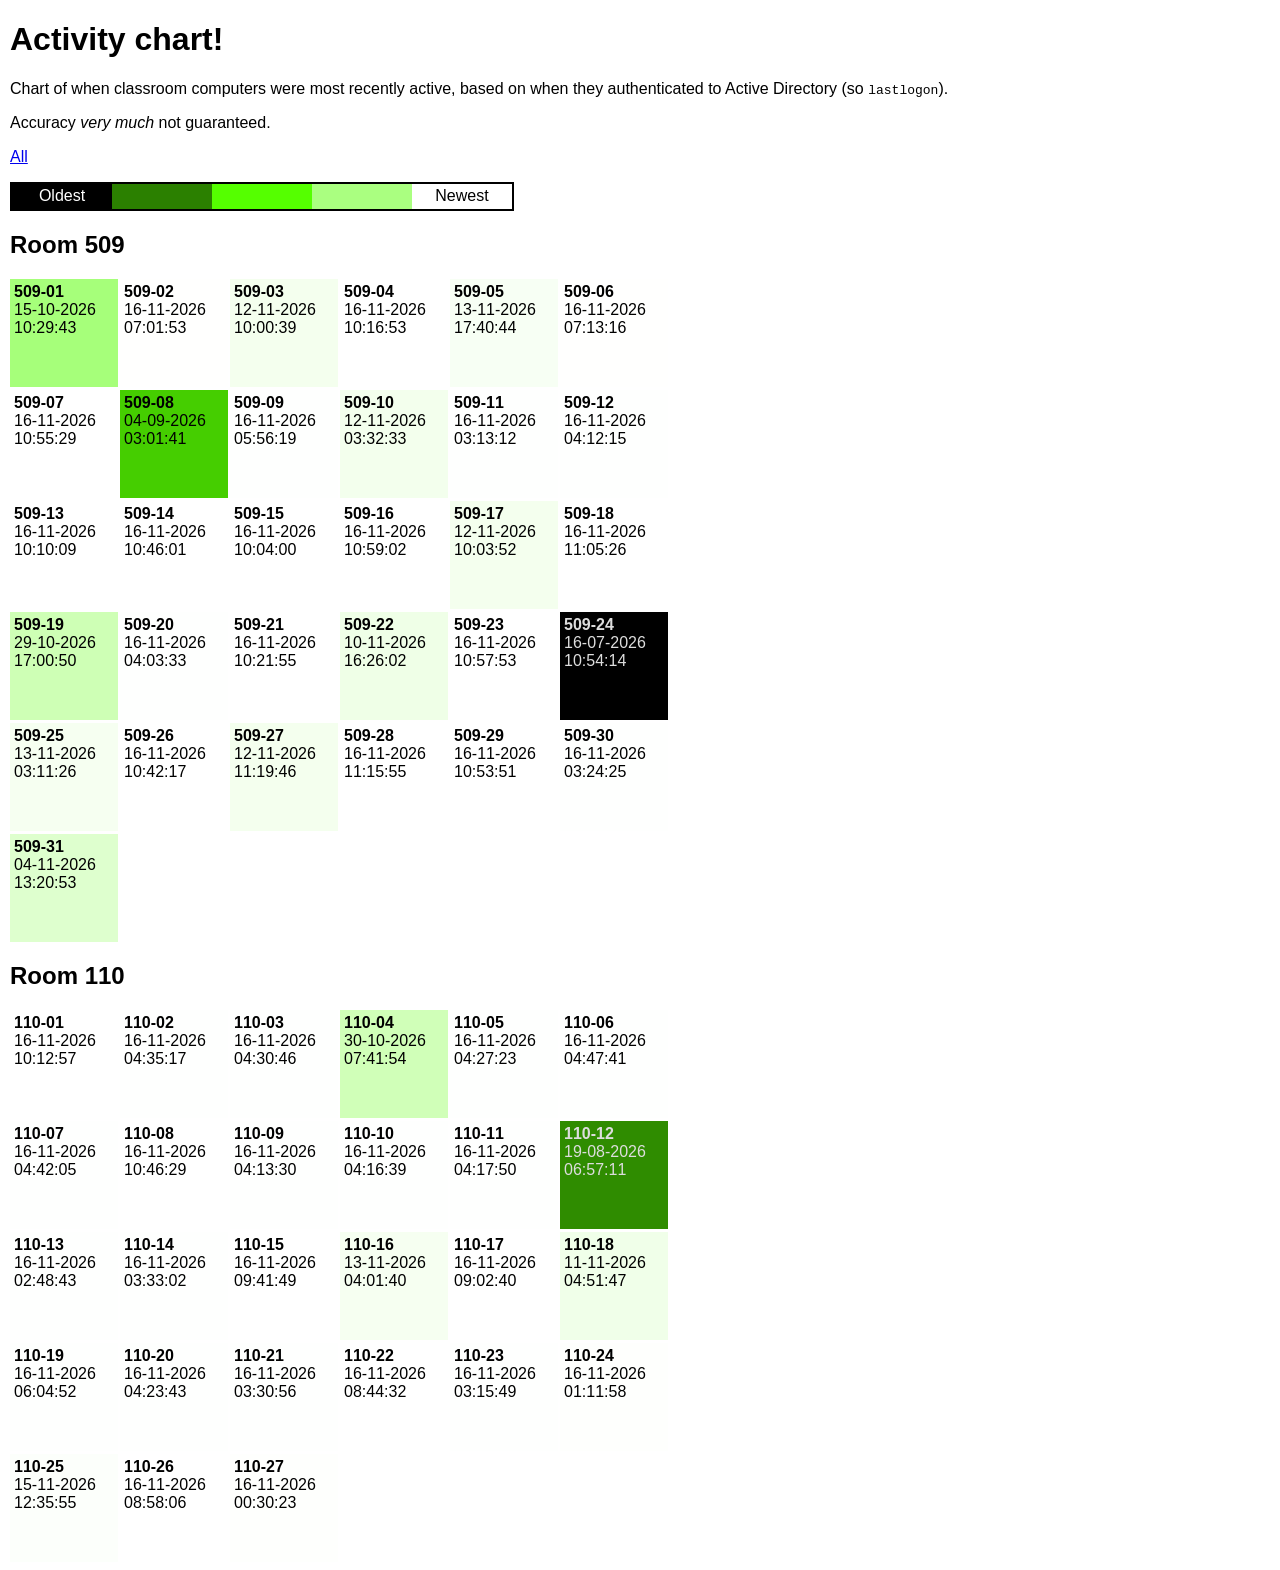
==== static/charts/index.html @ fc754fe6 "Chart!" ====
<!DOCTYPE html>
<html>

<head>
	<meta charset=utf-8>
	<meta name=viewport content="width=device-width">
	<link rel="stylesheet" href="style.css" />
</head>

<body>
	<h1>Activity chart!</h1>
	<p>Chart of when classroom computers were most recently active, based on when they authenticated to Active Directory
		(so <code>lastlogon</code>).</p>
	<p>Accuracy <i>very much</i> not guaranteed.</p>
	<nav> 
		<ol>
			
			<li><a href="list.html">All</a></li>
			
		</ol>
	</nav>
	<div class="key">
		<div class="key-0">Oldest</div>
		<div class="key-25"></div>
		<div class="key-50"></div>
		<div class="key-75"></div>
		<div class="key-100">Newest</div>
	</div>
	<div class="group-ctr">
		
		<div class="group">
			<h2>Room 509 </h2>
			<div class="chart">
				
				<div class="cell" style="background: hsl(100 100% 73.93399960121741%)">
					<b>509-01</b>
					<br>
					15-10-2026 10:29:43
				</div>
				
				<div class="cell" style="background: hsl(100 100% 99.85420922542126%)">
					<b>509-02</b>
					<br>
					16-11-2026 07:01:53
				</div>
				
				<div class="cell" style="background: hsl(100 100% 96.70463565943967%)">
					<b>509-03</b>
					<br>
					12-11-2026 10:00:39
				</div>
				
				<div class="cell" style="background: hsl(100 100% 99.96425064614066%)">
					<b>509-04</b>
					<br>
					16-11-2026 10:16:53
				</div>
				
				<div class="cell" style="background: hsl(100 100% 97.77688114397932%)">
					<b>509-05</b>
					<br>
					13-11-2026 17:40:44
				</div>
				
				<div class="cell" style="background: hsl(100 100% 99.86063301092138%)">
					<b>509-06</b>
					<br>
					16-11-2026 07:13:16
				</div>
				
				<div class="cell" style="background: hsl(100 100% 99.9860332042933%)">
					<b>509-07</b>
					<br>
					16-11-2026 10:55:29
				</div>
				
				<div class="cell" style="background: hsl(100 100% 40.36401137658996%)">
					<b>509-08</b>
					<br>
					04-09-2026 03:01:41
				</div>
				
				<div class="cell" style="background: hsl(100 100% 99.81720897336058%)">
					<b>509-09</b>
					<br>
					16-11-2026 05:56:19
				</div>
				
				<div class="cell" style="background: hsl(100 100% 96.48562501645918%)">
					<b>509-10</b>
					<br>
					12-11-2026 03:32:33
				</div>
				
				<div class="cell" style="background: hsl(100 100% 99.72515979519129%)">
					<b>509-11</b>
					<br>
					16-11-2026 03:13:12
				</div>
				
				<div class="cell" style="background: hsl(100 100% 99.75848259464503%)">
					<b>509-12</b>
					<br>
					16-11-2026 04:12:15
				</div>
				
				<div class="cell" style="background: hsl(100 100% 99.96045092528846%)">
					<b>509-13</b>
					<br>
					16-11-2026 10:10:09
				</div>
				
				<div class="cell" style="background: hsl(100 100% 99.98069102250112%)">
					<b>509-14</b>
					<br>
					16-11-2026 10:46:01
				</div>
				
				<div class="cell" style="background: hsl(100 100% 99.95698038817346%)">
					<b>509-15</b>
					<br>
					16-11-2026 10:04:00
				</div>
				
				<div class="cell" style="background: hsl(100 100% 99.98803652246538%)">
					<b>509-16</b>
					<br>
					16-11-2026 10:59:02
				</div>
				
				<div class="cell" style="background: hsl(100 100% 96.70645087261906%)">
					<b>509-17</b>
					<br>
					12-11-2026 10:03:52
				</div>
				
				<div class="cell" style="background: hsl(100 100% 99.99164813832489%)">
					<b>509-18</b>
					<br>
					16-11-2026 11:05:26
				</div>
				
				<div class="cell" style="background: hsl(100 100% 85.56516145051522%)">
					<b>509-19</b>
					<br>
					29-10-2026 17:00:50
				</div>
				
				<div class="cell" style="background: hsl(100 100% 99.75357305433602%)">
					<b>509-20</b>
					<br>
					16-11-2026 04:03:33
				</div>
				
				<div class="cell" style="background: hsl(100 100% 99.96709103153016%)">
					<b>509-21</b>
					<br>
					16-11-2026 10:21:55
				</div>
				
				<div class="cell" style="background: hsl(100 100% 95.29688610995113%)">
					<b>509-22</b>
					<br>
					10-11-2026 16:26:02
				</div>
				
				<div class="cell" style="background: hsl(100 100% 99.98738756024062%)">
					<b>509-23</b>
					<br>
					16-11-2026 10:57:53
				</div>
				
				<div class="cell low" style="background: hsl(100 100% 0.0%)">
					<b>509-24</b>
					<br>
					16-07-2026 10:54:14
				</div>
				
				<div class="cell" style="background: hsl(100 100% 97.28632213356207%)">
					<b>509-25</b>
					<br>
					13-11-2026 03:11:26
				</div>
				
				<div class="cell" style="background: hsl(100 100% 99.97858424658307%)">
					<b>509-26</b>
					<br>
					16-11-2026 10:42:17
				</div>
				
				<div class="cell" style="background: hsl(100 100% 96.74928237945292%)">
					<b>509-27</b>
					<br>
					12-11-2026 11:19:46
				</div>
				
				<div class="cell" style="background: hsl(100 100% 99.99756404034476%)">
					<b>509-28</b>
					<br>
					16-11-2026 11:15:55
				</div>
				
				<div class="cell" style="background: hsl(100 100% 99.98511148982917%)">
					<b>509-29</b>
					<br>
					16-11-2026 10:53:51
				</div>
				
				<div class="cell" style="background: hsl(100 100% 99.73148952819506%)">
					<b>509-30</b>
					<br>
					16-11-2026 03:24:25
				</div>
				
				<div class="cell" style="background: hsl(100 100% 90.31672178142952%)">
					<b>509-31</b>
					<br>
					04-11-2026 13:20:53
				</div>
				
			</div>
		</div>
		
		<div class="group">
			<h2>Room 110 </h2>
			<div class="chart">
				
				<div class="cell" style="background: hsl(100 100% 99.962031007227%)">
					<b>110-01</b>
					<br>
					16-11-2026 10:12:57
				</div>
				
				<div class="cell" style="background: hsl(100 100% 99.7714806496394%)">
					<b>110-02</b>
					<br>
					16-11-2026 04:35:17
				</div>
				
				<div class="cell" style="background: hsl(100 100% 99.76893182698855%)">
					<b>110-03</b>
					<br>
					16-11-2026 04:30:46
				</div>
				
				<div class="cell" style="background: hsl(100 100% 86.06236056717418%)">
					<b>110-04</b>
					<br>
					30-10-2026 07:41:54
				</div>
				
				<div class="cell" style="background: hsl(100 100% 99.76702256131283%)">
					<b>110-05</b>
					<br>
					16-11-2026 04:27:23
				</div>
				
				<div class="cell" style="background: hsl(100 100% 99.7784781553672%)">
					<b>110-06</b>
					<br>
					16-11-2026 04:47:41
				</div>
				
				<div class="cell" style="background: hsl(100 100% 99.77531799149013%)">
					<b>110-07</b>
					<br>
					16-11-2026 04:42:05
				</div>
				
				<div class="cell" style="background: hsl(100 100% 99.98095436949087%)">
					<b>110-08</b>
					<br>
					16-11-2026 10:46:29
				</div>
				
				<div class="cell" style="background: hsl(100 100% 99.75918798836759%)">
					<b>110-09</b>
					<br>
					16-11-2026 04:13:30
				</div>
				
				<div class="cell" style="background: hsl(100 100% 99.76096558054844%)">
					<b>110-10</b>
					<br>
					16-11-2026 04:16:39
				</div>
				
				<div class="cell" style="background: hsl(100 100% 99.76163335327246%)">
					<b>110-11</b>
					<br>
					16-11-2026 04:17:50
				</div>
				
				<div class="cell low" style="background: hsl(100 100% 27.495090459690978%)">
					<b>110-12</b>
					<br>
					19-08-2026 06:57:11
				</div>
				
				<div class="cell" style="background: hsl(100 100% 99.71134348347874%)">
					<b>110-13</b>
					<br>
					16-11-2026 02:48:43
				</div>
				
				<div class="cell" style="background: hsl(100 100% 99.7363520422559%)">
					<b>110-14</b>
					<br>
					16-11-2026 03:33:02
				</div>
				
				<div class="cell" style="background: hsl(100 100% 99.94446200091043%)">
					<b>110-15</b>
					<br>
					16-11-2026 09:41:49
				</div>
				
				<div class="cell" style="background: hsl(100 100% 97.31466955595936%)">
					<b>110-16</b>
					<br>
					13-11-2026 04:01:40
				</div>
				
				<div class="cell" style="background: hsl(100 100% 99.92236906951985%)">
					<b>110-17</b>
					<br>
					16-11-2026 09:02:40
				</div>
				
				<div class="cell" style="background: hsl(100 100% 95.71772400483054%)">
					<b>110-18</b>
					<br>
					11-11-2026 04:51:47
				</div>
				
				<div class="cell" style="background: hsl(100 100% 99.82203386642288%)">
					<b>110-19</b>
					<br>
					16-11-2026 06:04:52
				</div>
				
				<div class="cell" style="background: hsl(100 100% 99.7649534063933%)">
					<b>110-20</b>
					<br>
					16-11-2026 04:23:43
				</div>
				
				<div class="cell" style="background: hsl(100 100% 99.735166980802%)">
					<b>110-21</b>
					<br>
					16-11-2026 03:30:56
				</div>
				
				<div class="cell" style="background: hsl(100 100% 99.91213615791791%)">
					<b>110-22</b>
					<br>
					16-11-2026 08:44:32
				</div>
				
				<div class="cell" style="background: hsl(100 100% 99.72663641938384%)">
					<b>110-23</b>
					<br>
					16-11-2026 03:15:49
				</div>
				
				<div class="cell" style="background: hsl(100 100% 99.65674600935259%)">
					<b>110-24</b>
					<br>
					16-11-2026 01:11:58
				</div>
				
				<div class="cell" style="background: hsl(100 100% 99.23009567019928%)">
					<b>110-25</b>
					<br>
					15-11-2026 12:35:55
				</div>
				
				<div class="cell" style="background: hsl(100 100% 99.9197920311201%)">
					<b>110-26</b>
					<br>
					16-11-2026 08:58:06
				</div>
				
				<div class="cell" style="background: hsl(100 100% 99.63327991151542%)">
					<b>110-27</b>
					<br>
					16-11-2026 00:30:23
				</div>
				
			</div>
		</div>
		
	</div>
</body>

</html>
---- static/charts/style.css ----
body {
    margin-left: 10px;
    max-width: 100vw;
    font-family: sans-serif;
}

nav ol { padding-left: 0; }
nav ol li { display: inline; }

.chart-ctr {
    display: flex;
    flex-flow: row wrap;
}

.chart {
    display: grid;
    /* TODO: make it so that the gap can be the same for row and column.
    .cell divs aren't exactly 100px due to border and padding, so that
    needs to be accounted for. */
    grid-template-columns: repeat(6, 100px);
    column-gap: 10px;
    row-gap: 3px;
}
.cell {
    max-width: 100px;
    min-width: 100px;
    min-height: 100px;
    max-height: 100px;
    padding: 2px;
    transition-duration: 0.2s;
    border: 2px solid transparent;
}
.cell:hover {
    scale: 105%;
    border-color: black;
}
.low { color: #ddd; }

.key {
    border: 2px solid black;
    max-width: min-content;
    display: flex;
}
.key > * {
    width: 100px;
    height: 25px;
    text-align: center;
    align-content: center;
}
.key-0 {
    background: hsl(100 100% 0%);
    color: white;
}
.key-25 { background: hsl(100 100% 25%); }
.key-50 { background: hsl(100 100% 50%); }
.key-75 { background: hsl(100 100% 75%); }
.key-100 { background: hsl(100 100% 100%); }
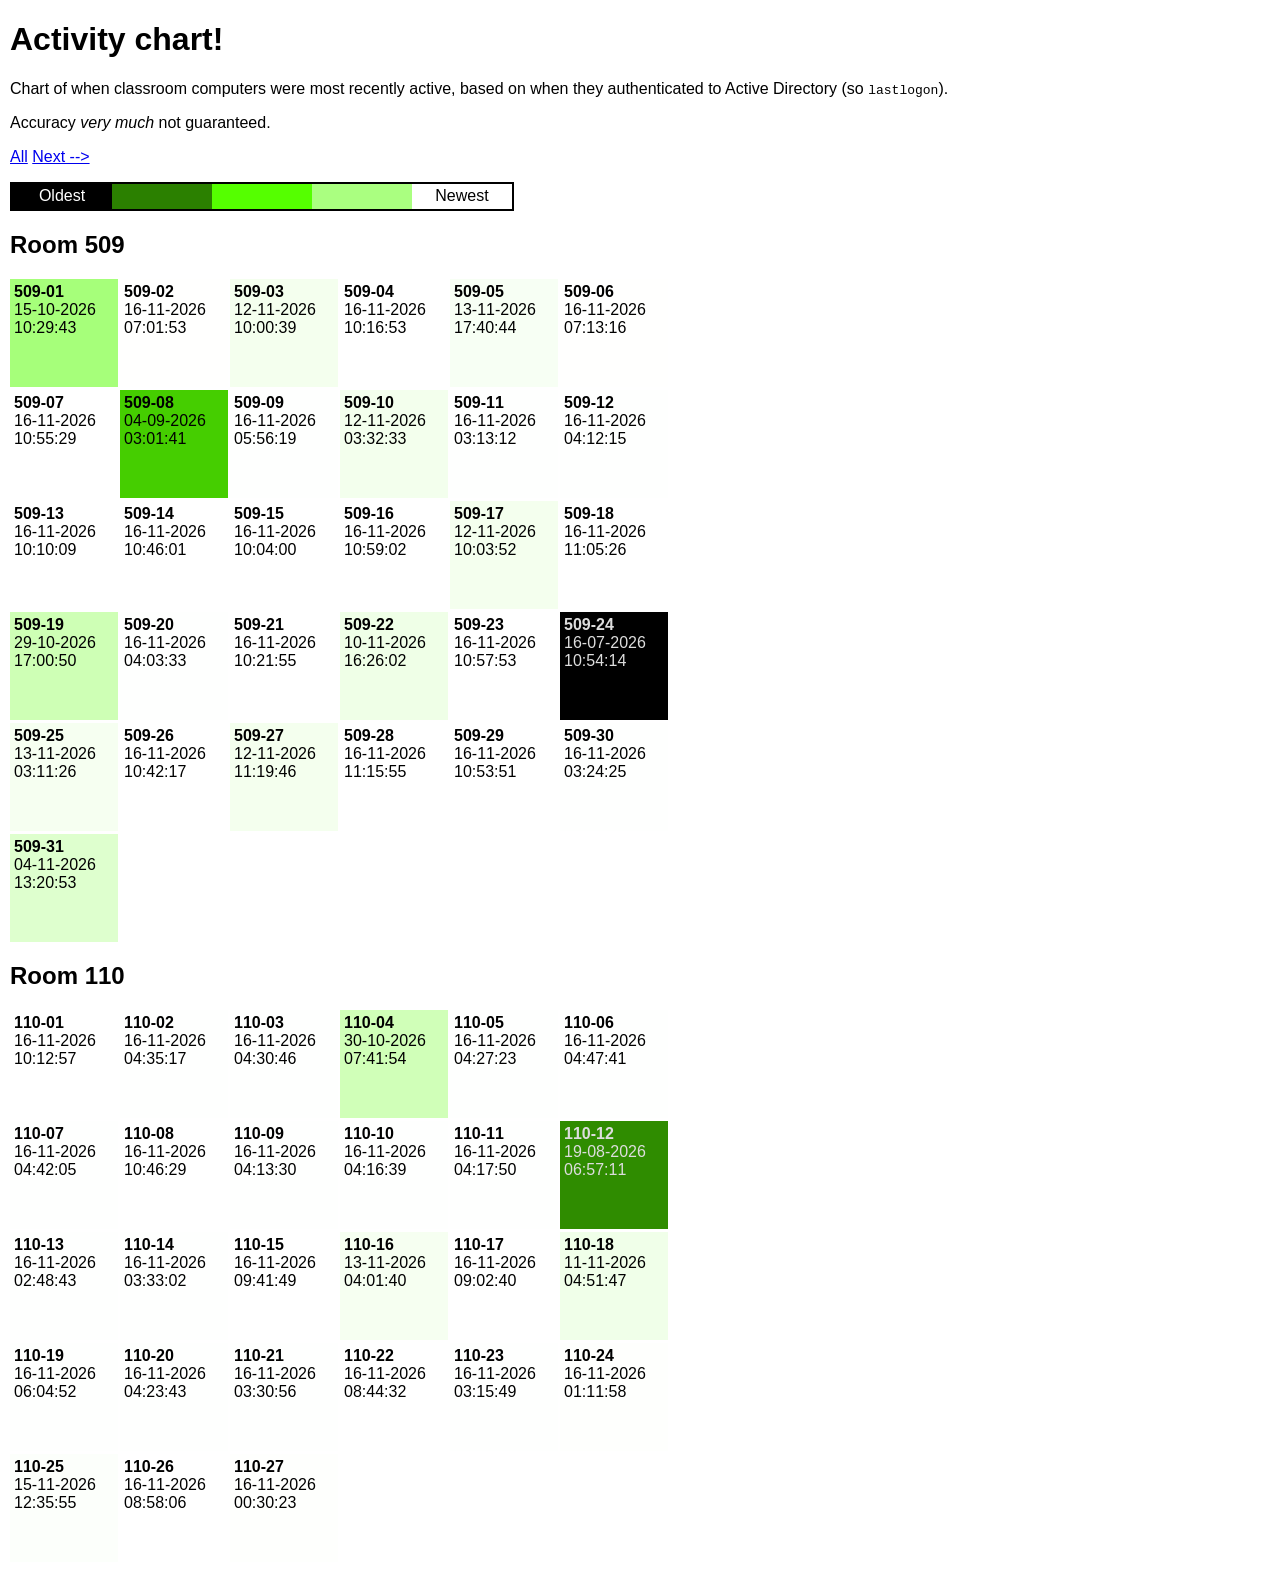
==== commit 00112efe: "Fix stuff" ====
--- a/static/charts/index.html
+++ b/static/charts/index.html
@@ -17,6 +17,8 @@
 			
 			<li><a href="list.html">All</a></li>
 			
+			<li><a href="20261116_140116.html">Next --></a></li>
+			
 		</ol>
 	</nav>
 	<div class="key">
